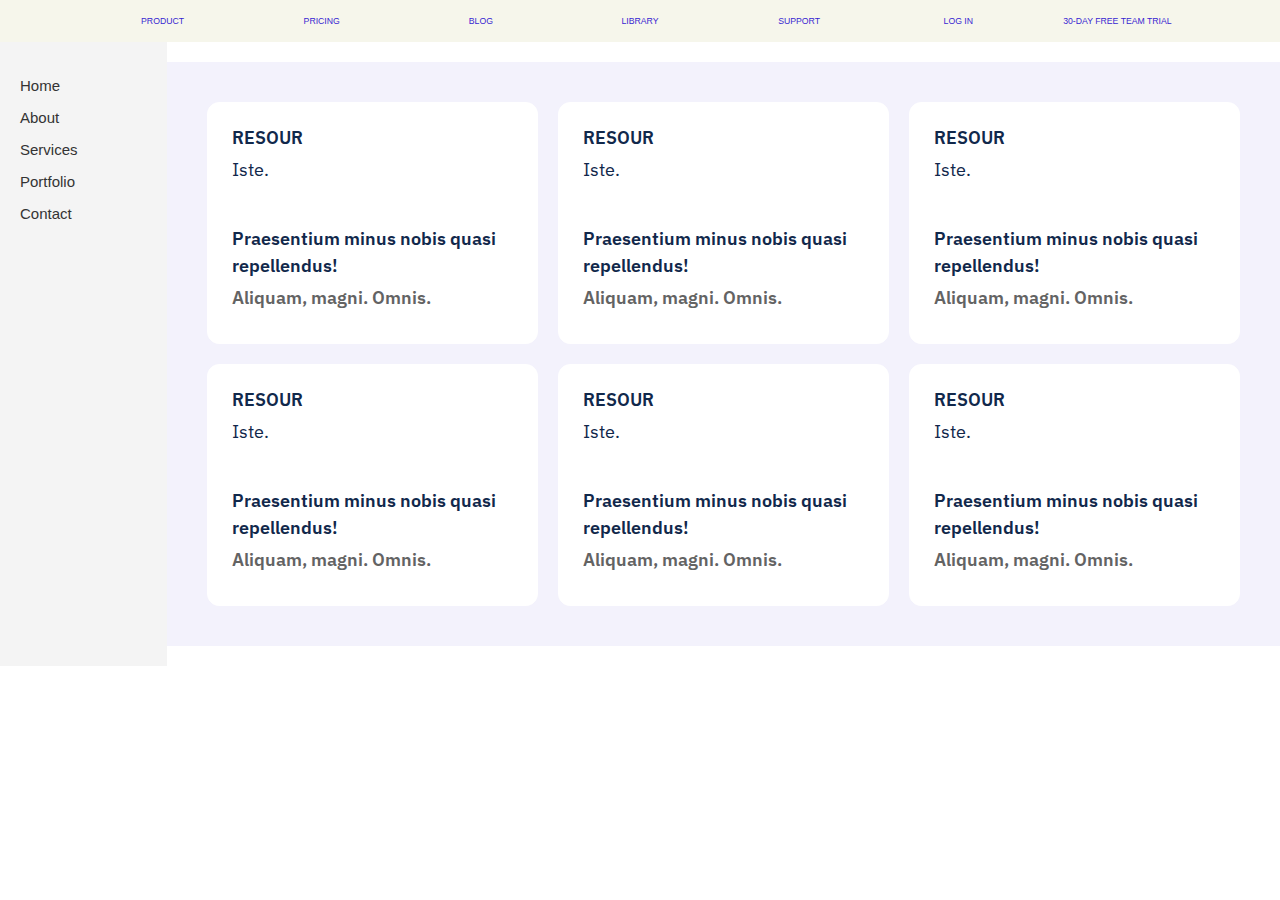
==== src/w10/index.html @ 5c65be33 "jii" ====
<!DOCTYPE html>
<html lang="en">
  <head>
    <meta charset="UTF-8" />
    <meta name="viewport" content="width=device-width, initial-scale=1.0" />
    <title>나의 포트폴리오</title>
    <link rel="stylesheet" href="styles.css" />
    <link rel="stylesheet" href="card.css" />
  </head>
  <body>
    <nav class="navbar">
      <div class="container">
        <div class="section">
          <div class="container flex-container">
            <div class="flex-child-opt-2">PRODUCT</div>
            <div class="flex-child-opt-2">PRICING</div>
            <div class="flex-child-opt-2">BLOG</div>
            <div class="flex-child-opt-2">LIBRARY</div>
            <div class="flex-child-opt-2">SUPPORT</div>
            <div class="flex-child-opt-2">LOG IN</div>
            <div class="flex-child-opt-2">30-DAY FREE TEAM TRIAL</div>
          </div>
        </div>
      </div>
    </nav>
    <div class="main-container">
        <div class="sidebar">
          <ul>
            <li><a href="#">Home</a></li>
            <li><a href="#">About</a></li>
            <li><a href="#">Services</a></li>
            <li><a href="#">Portfolio</a></li>
            <li><a href="#">Contact</a></li>
          </ul>
        </div>
    <div class="content">
        <div class="card-container">
            <div class="card">
                <div class="card__top">
                <p class="card__author">RESOUR</p>
                <p class="card__author-role">Iste.</p>
            </div>
            <div class="card__bottom">
                <p class="card__title">Praesentium minus nobis quasi repellendus!</p>
                <p class="card__subtitle">Aliquam, magni. Omnis.</p>
        </div>
      </div>
      <div class="card">
        <div class="card__top">
          <p class="card__author">RESOUR</p>
          <p class="card__author-role">Iste.</p>
        </div>
        <div class="card__bottom">
          <p class="card__title">Praesentium minus nobis quasi repellendus!</p>
          <p class="card__subtitle">Aliquam, magni. Omnis.</p>
        </div>
      </div>
      <div class="card">
        <div class="card__top">
          <p class="card__author">RESOUR</p>
          <p class="card__author-role">Iste.</p>
        </div>
        <div class="card__bottom">
          <p class="card__title">Praesentium minus nobis quasi repellendus!</p>
          <p class="card__subtitle">Aliquam, magni. Omnis.</p>
        </div>
      </div>
      <div class="card">
        <div class="card__top">
          <p class="card__author">RESOUR</p>
          <p class="card__author-role">Iste.</p>
        </div>
        <div class="card__bottom">
          <p class="card__title">Praesentium minus nobis quasi repellendus!</p>
          <p class="card__subtitle">Aliquam, magni. Omnis.</p>
        </div>
      </div>
      <div class="card">
        <div class="card__top">
          <p class="card__author">RESOUR</p>
          <p class="card__author-role">Iste.</p>
        </div>
        <div class="card__bottom">
          <p class="card__title">Praesentium minus nobis quasi repellendus!</p>
          <p class="card__subtitle">Aliquam, magni. Omnis.</p>
        </div>
      </div>
      <div class="card">
        <div class="card__top">
          <p class="card__author">RESOUR</p>
          <p class="card__author-role">Iste.</p>
        </div>
        <div class="card__bottom">
          <p class="card__title">Praesentium minus nobis quasi repellendus!</p>
          <p class="card__subtitle">Aliquam, magni. Omnis.</p>
        </div>
      </div>
    </div>
</div>
  </body>
</html>
---- src/w10/styles.css ----
* {
  box-sizing: border-box;
}

.container > div {
  padding: 3px;
}
:root {
  --card-m-y: 1rem;
  --card-m-x: 1.5rem;
}
body > nav {
  font-family: Arial, sans-serif;
  font-size: 0.5437rem;
  margin: 0;
  padding: 0;
  background-color: #ffffff;
  color: #11284b;
}
body {
  font-family: Arial, sans-serif;
  font-size: 0.9375rem;
  margin: 0;
  padding: 0;
  background-color: #ffffff;
  color: #11284b;
}

.navbar {
  background-color: #f6f6eb;
  color: #381fd1;
  padding: 10px 0;
  text-align: center;
}

.container {
  margin-inline: auto;
  padding-inline: 2.5rem;
}

.logo {
  margin: 0;
  color: #381fd1;
}

.content {
  background-color: #f3f2fc;
  padding: 20px;
  margin: 20px 0;
}

.project {
  background-color: #ffffff;
  padding: 10px;
  border: 1px solid #11284b;
}

footer {
  background-color: #11284b;
  color: #f3f2fc;
  text-align: center;
  padding: 0.625rem 0;
}

.flex-container {
  display: flex;
  justify-content: space-between;
}
.main-container {
  display: flex;
}

/* .flex-container > * { */
/* flex-grow: 1; */
/* } */
.flex-child-opt-1 {
  flex-grow: 1;
}

.flex-child-opt-2 {
  flex-basis: 0;
  flex-grow: 1;
}
/* 카드 그리드 컨테이너 */
.card-container {
  display: grid;
  gap: 20px;
  grid-template-columns: repeat(auto-fill, minmax(200px, 1fr));
  margin: 20px;
}
.sidebar {
  width: 200px;
  background-color: #f4f4f4;
  padding: 20px;
}
.sidebar ul {
  list-style-type: none;
  padding: 0;
}
.sidebar ul li {
  margin: 15px 0;
}

.sidebar ul li a {
  text-decoration: none;
  color: #333;
}
.content {
  flex-grow: 1;
  padding: 20px;
}

.card__top,
.card__bottom {
  padding: 15px;
}

.card__middle {
  width: 100%;
}

.card__author,
.card__author-role,
.card__title,
.card__subtitle,
.card__desc {
  margin: 5px 0;
}

/* 반응형 레이아웃 */
@media (min-width: 768px) {
  .card-container {
    grid-template-columns: repeat(3, 1fr);
  }
}

@media (max-width: 767px) {
  .card-container {
    grid-template-columns: repeat(2, 1fr);
  }
}
---- src/w10/card.css ----
@import url("https://fonts.googleapis.com/css2?family=IBM+Plex+Sans:ital,wght@0,100;0,200;0,300;0,400;0,500;0,600;0,700;1,100;1,200;1,300;1,400;1,500;1,600;1,700&display=swap");
:root {
  --card-m-y: 1rem;
  --card-m-x: 1.5rem;
}

.card {
  font-family: "IBM Plex Sans", sans-serif;
  font-size: 1.125rem;
  font-weight: 400;
  line-height: 150%;
  background-color: #fff;
  border: 1px solid #fff;
  border-radius: 0.75rem;
}
.section--opt-pos-rel .card {
  position: relative;
}
.section--opt-pos-rel .card:nth-child(1) {
  left: 1rem;
}
.section--opt-pos-rel .card:nth-child(2) {
  left: 2rem;
  top: -10rem;
}
.section--opt-pos-rel .card:nth-child(3) {
  left: 3rem;
  top: -20rem;
}
.section--opt-pos-rel .card:nth-child(4) {
  left: 4rem;
  top: -30rem;
}
.section--opt-pos-rel .card:nth-child(5) {
  left: 5rem;
  top: -40rem;
}
.section--opt-margin-negative .card {
  margin-top: -10rem;
  position: relative;
}
.section--opt-margin-negative .card:first-child {
  margin-top: 0;
}
.section--opt-margin-negative .card:nth-child(1) {
  z-index: 1;
}
.section--opt-margin-negative .card:nth-child(2) {
  z-index: 2;
}
.section--opt-margin-negative .card:nth-child(3) {
  z-index: 3;
}
.section--opt-margin-negative .card:nth-child(4) {
  z-index: 4;
}
.section--opt-margin-negative .card:nth-child(5) {
  z-index: 5;
}
.section--opt-margin-negative .card:nth-child(6) {
  z-index: 6;
}
.section--opt-margin-negative .card:nth-child(7) {
  z-index: 7;
}
.section--opt-margin-negative .card:nth-child(8) {
  z-index: 8;
}
.section--opt-margin-negative .card:nth-child(9) {
  z-index: 9;
}
.section--opt-margin-negative .card:nth-child(10) {
  z-index: 10;
}
.section--opt-margin-negative .card:nth-child(11) {
  z-index: 11;
}
.section--opt-margin-negative .card:nth-child(12) {
  z-index: 12;
}
.section--opt-margin-negative .card:nth-child(13) {
  z-index: 13;
}
.section--opt-margin-negative .card:nth-child(14) {
  z-index: 14;
}
.section--opt-margin-negative .card:nth-child(15) {
  z-index: 15;
}
.section--opt-margin-negative .card:nth-child(16) {
  z-index: 16;
}
.section--opt-margin-negative .card:nth-child(17) {
  z-index: 17;
}
.section--opt-margin-negative .card:nth-child(18) {
  z-index: 18;
}
.section--opt-margin-negative .card:nth-child(19) {
  z-index: 19;
}
.section--opt-margin-negative .card:nth-child(20) {
  z-index: 20;
}
.section--opt-margin-negative .card:nth-child(21) {
  z-index: 21;
}
.section--opt-margin-negative .card:nth-child(22) {
  z-index: 22;
}
.section--opt-margin-negative .card:nth-child(23) {
  z-index: 23;
}
.section--opt-margin-negative .card:nth-child(24) {
  z-index: 24;
}
.section--opt-margin-negative .card:nth-child(25) {
  z-index: 25;
}
.section--opt-margin-negative .card:nth-child(26) {
  z-index: 26;
}
.section--opt-margin-negative .card:nth-child(27) {
  z-index: 27;
}
.section--opt-margin-negative .card:nth-child(28) {
  z-index: 28;
}
.section--opt-margin-negative .card:nth-child(29) {
  z-index: 29;
}
.section--opt-margin-negative .card:nth-child(30) {
  z-index: 30;
}
.section--opt-margin-negative .card:nth-child(31) {
  z-index: 31;
}
.section--opt-margin-negative .card:nth-child(32) {
  z-index: 32;
}
.section--opt-margin-negative .card:nth-child(33) {
  z-index: 33;
}
.section--opt-margin-negative .card:nth-child(34) {
  z-index: 34;
}
.section--opt-margin-negative .card:nth-child(35) {
  z-index: 35;
}
.section--opt-margin-negative .card:nth-child(36) {
  z-index: 36;
}
.section--opt-margin-negative .card:nth-child(37) {
  z-index: 37;
}
.section--opt-margin-negative .card:nth-child(38) {
  z-index: 38;
}
.section--opt-margin-negative .card:nth-child(39) {
  z-index: 39;
}
.section--opt-margin-negative .card:nth-child(40) {
  z-index: 40;
}
.section--opt-margin-negative .card:nth-child(41) {
  z-index: 41;
}
.section--opt-margin-negative .card:nth-child(42) {
  z-index: 42;
}
.section--opt-margin-negative .card:nth-child(43) {
  z-index: 43;
}
.section--opt-margin-negative .card:nth-child(44) {
  z-index: 44;
}
.section--opt-margin-negative .card:nth-child(45) {
  z-index: 45;
}
.section--opt-margin-negative .card:nth-child(46) {
  z-index: 46;
}
.section--opt-margin-negative .card:nth-child(47) {
  z-index: 47;
}
.section--opt-margin-negative .card:nth-child(48) {
  z-index: 48;
}
.section--opt-margin-negative .card:nth-child(49) {
  z-index: 49;
}
.section--opt-margin-negative .card:nth-child(50) {
  z-index: 50;
}
.section--opt-margin-negative .card:nth-child(51) {
  z-index: 51;
}
.section--opt-margin-negative .card:nth-child(52) {
  z-index: 52;
}
.section--opt-margin-negative .card:nth-child(53) {
  z-index: 53;
}
.section--opt-margin-negative .card:nth-child(54) {
  z-index: 54;
}
.section--opt-margin-negative .card:nth-child(55) {
  z-index: 55;
}
.section--opt-margin-negative .card:nth-child(56) {
  z-index: 56;
}
.section--opt-margin-negative .card:nth-child(57) {
  z-index: 57;
}
.section--opt-margin-negative .card:nth-child(58) {
  z-index: 58;
}
.section--opt-margin-negative .card:nth-child(59) {
  z-index: 59;
}
.section--opt-margin-negative .card:nth-child(60) {
  z-index: 60;
}
.section--opt-margin-negative .card:nth-child(61) {
  z-index: 61;
}
.section--opt-margin-negative .card:nth-child(62) {
  z-index: 62;
}
.section--opt-margin-negative .card:nth-child(63) {
  z-index: 63;
}
.section--opt-margin-negative .card:nth-child(64) {
  z-index: 64;
}
.section--opt-margin-negative .card:nth-child(65) {
  z-index: 65;
}
.section--opt-margin-negative .card:nth-child(66) {
  z-index: 66;
}
.section--opt-margin-negative .card:nth-child(67) {
  z-index: 67;
}
.section--opt-margin-negative .card:nth-child(68) {
  z-index: 68;
}
.section--opt-margin-negative .card:nth-child(69) {
  z-index: 69;
}
.section--opt-margin-negative .card:nth-child(70) {
  z-index: 70;
}
.section--opt-margin-negative .card:nth-child(71) {
  z-index: 71;
}
.section--opt-margin-negative .card:nth-child(72) {
  z-index: 72;
}
.section--opt-margin-negative .card:nth-child(73) {
  z-index: 73;
}
.section--opt-margin-negative .card:nth-child(74) {
  z-index: 74;
}
.section--opt-margin-negative .card:nth-child(75) {
  z-index: 75;
}
.section--opt-margin-negative .card:nth-child(76) {
  z-index: 76;
}
.section--opt-margin-negative .card:nth-child(77) {
  z-index: 77;
}
.section--opt-margin-negative .card:nth-child(78) {
  z-index: 78;
}
.section--opt-margin-negative .card:nth-child(79) {
  z-index: 79;
}
.section--opt-margin-negative .card:nth-child(80) {
  z-index: 80;
}
.section--opt-margin-negative .card:nth-child(81) {
  z-index: 81;
}
.section--opt-margin-negative .card:nth-child(82) {
  z-index: 82;
}
.section--opt-margin-negative .card:nth-child(83) {
  z-index: 83;
}
.section--opt-margin-negative .card:nth-child(84) {
  z-index: 84;
}
.section--opt-margin-negative .card:nth-child(85) {
  z-index: 85;
}
.section--opt-margin-negative .card:nth-child(86) {
  z-index: 86;
}
.section--opt-margin-negative .card:nth-child(87) {
  z-index: 87;
}
.section--opt-margin-negative .card:nth-child(88) {
  z-index: 88;
}
.section--opt-margin-negative .card:nth-child(89) {
  z-index: 89;
}
.section--opt-margin-negative .card:nth-child(90) {
  z-index: 90;
}
.section--opt-margin-negative .card:nth-child(91) {
  z-index: 91;
}
.section--opt-margin-negative .card:nth-child(92) {
  z-index: 92;
}
.section--opt-margin-negative .card:nth-child(93) {
  z-index: 93;
}
.section--opt-margin-negative .card:nth-child(94) {
  z-index: 94;
}
.section--opt-margin-negative .card:nth-child(95) {
  z-index: 95;
}
.section--opt-margin-negative .card:nth-child(96) {
  z-index: 96;
}
.section--opt-margin-negative .card:nth-child(97) {
  z-index: 97;
}
.section--opt-margin-negative .card:nth-child(98) {
  z-index: 98;
}
.section--opt-margin-negative .card:nth-child(99) {
  z-index: 99;
}
.section--opt-margin-negative .card:nth-child(100) {
  z-index: 100;
}
.card:nth-child(1) {
  margin-top: 0;
}
.card__top {
  padding-block: var(--card-m-y);
  padding-inline: var(--card-m-x);
}
.card__middle {
  width: 100%;
  aspect-ratio: 1/1;
  object-fit: cover;
}
.card__bottom {
  padding-block: var(--card-m-y);
  padding-inline: var(--card-m-x);
}
.card__author {
  font-weight: 600;
}
.card__title {
  font-weight: 600;
}
.card__subtitle {
  margin-bottom: 1rem;
  font-weight: 600;
  color: oklch(0.5 0 0);
}
.card__desc {
  display: -webkit-box;
  overflow: hidden;
  -webkit-line-clamp: 3;
  -webkit-box-orient: vertical;
}
.card--type-new::after {
  position: absolute;
  top: -12px;
  right: -12px;
  content: "N";
  height: 1lh;
  aspect-ratio: 1/1;
  font-size: 0.875rem;
  color: #fff;
  display: block;
  font-weight: 600;
  text-align: center;
  background-color: #ff0000;
  border-radius: 624.9375rem;
}
.card--pos-rel {
  position: relative;
}
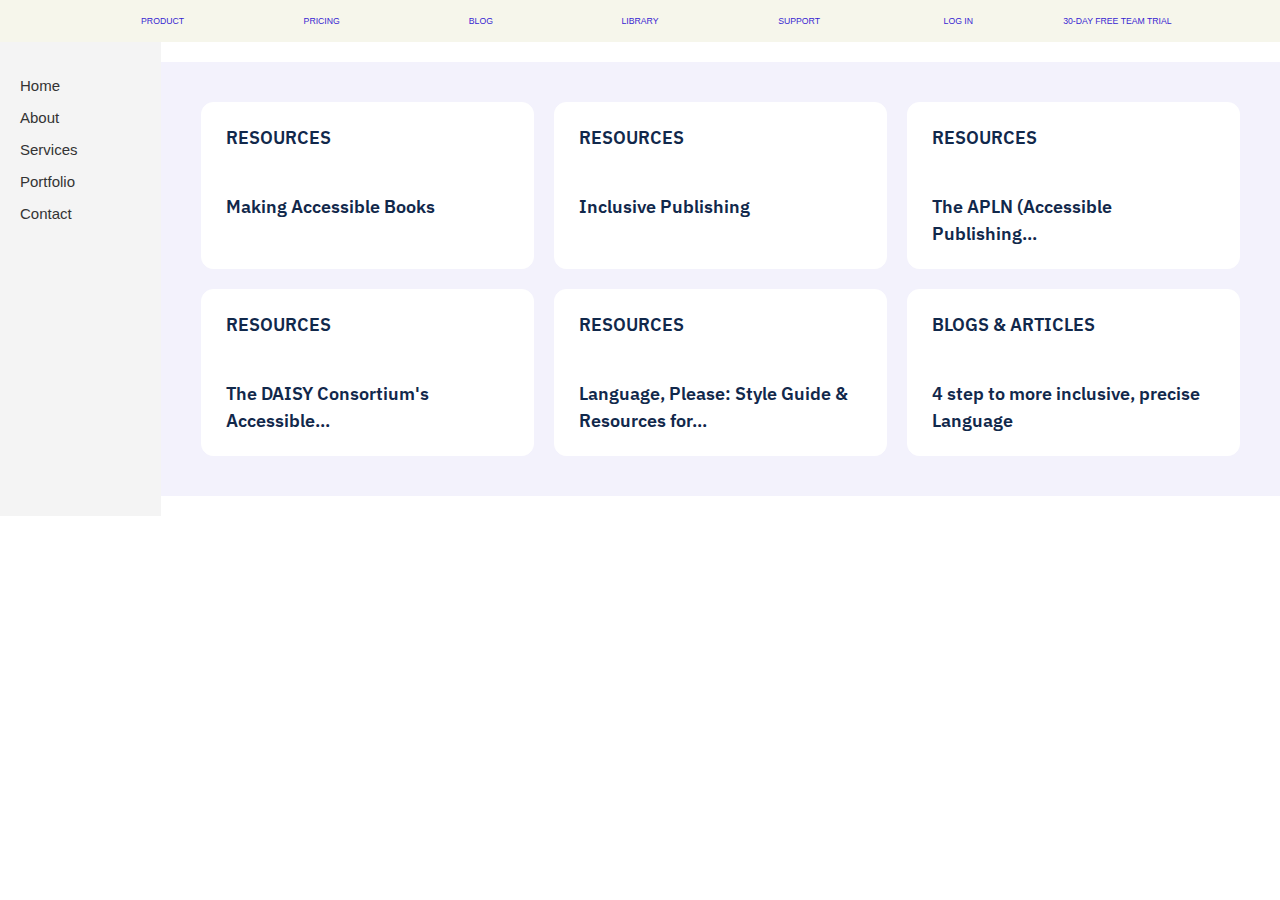
==== commit e83e49ae: "SD" ====
--- a/src/w10/index.html
+++ b/src/w10/index.html
@@ -37,62 +37,65 @@
         <div class="card-container">
             <div class="card">
                 <div class="card__top">
-                <p class="card__author">RESOUR</p>
-                <p class="card__author-role">Iste.</p>
+                <p class="card__author">RESOURCES</p>
             </div>
             <div class="card__bottom">
-                <p class="card__title">Praesentium minus nobis quasi repellendus!</p>
-                <p class="card__subtitle">Aliquam, magni. Omnis.</p>
+                <p class="card__title">Making
+                    Accessible Books
+                </p>
         </div>
       </div>
       <div class="card">
         <div class="card__top">
-          <p class="card__author">RESOUR</p>
-          <p class="card__author-role">Iste.</p>
+          <p class="card__author">RESOURCES</p>
         </div>
         <div class="card__bottom">
-          <p class="card__title">Praesentium minus nobis quasi repellendus!</p>
-          <p class="card__subtitle">Aliquam, magni. Omnis.</p>
+          <p class="card__title">Inclusive
+            Publishing
+          </p>
         </div>
       </div>
       <div class="card">
         <div class="card__top">
-          <p class="card__author">RESOUR</p>
-          <p class="card__author-role">Iste.</p>
+          <p class="card__author">RESOURCES</p>
         </div>
         <div class="card__bottom">
-          <p class="card__title">Praesentium minus nobis quasi repellendus!</p>
-          <p class="card__subtitle">Aliquam, magni. Omnis.</p>
+          <p class="card__title">The APLN
+            (Accessible
+            Publishing...
+          </p>
         </div>
       </div>
       <div class="card">
         <div class="card__top">
-          <p class="card__author">RESOUR</p>
-          <p class="card__author-role">Iste.</p>
+          <p class="card__author">RESOURCES</p>
         </div>
         <div class="card__bottom">
-          <p class="card__title">Praesentium minus nobis quasi repellendus!</p>
-          <p class="card__subtitle">Aliquam, magni. Omnis.</p>
+          <p class="card__title">The DAISY
+            Consortium's
+            Accessible...
+          </p>
         </div>
       </div>
       <div class="card">
         <div class="card__top">
-          <p class="card__author">RESOUR</p>
-          <p class="card__author-role">Iste.</p>
+          <p class="card__author">RESOURCES</p>
         </div>
         <div class="card__bottom">
-          <p class="card__title">Praesentium minus nobis quasi repellendus!</p>
-          <p class="card__subtitle">Aliquam, magni. Omnis.</p>
+          <p class="card__title">Language, Please:
+            Style Guide &
+            Resources for...
+          </p>
         </div>
       </div>
       <div class="card">
         <div class="card__top">
-          <p class="card__author">RESOUR</p>
-          <p class="card__author-role">Iste.</p>
+          <p class="card__author">BLOGS & ARTICLES</p>
         </div>
         <div class="card__bottom">
-          <p class="card__title">Praesentium minus nobis quasi repellendus!</p>
-          <p class="card__subtitle">Aliquam, magni. Omnis.</p>
+          <p class="card__title">4 step to more
+            inclusive, precise
+        Language</p>
         </div>
       </div>
     </div>
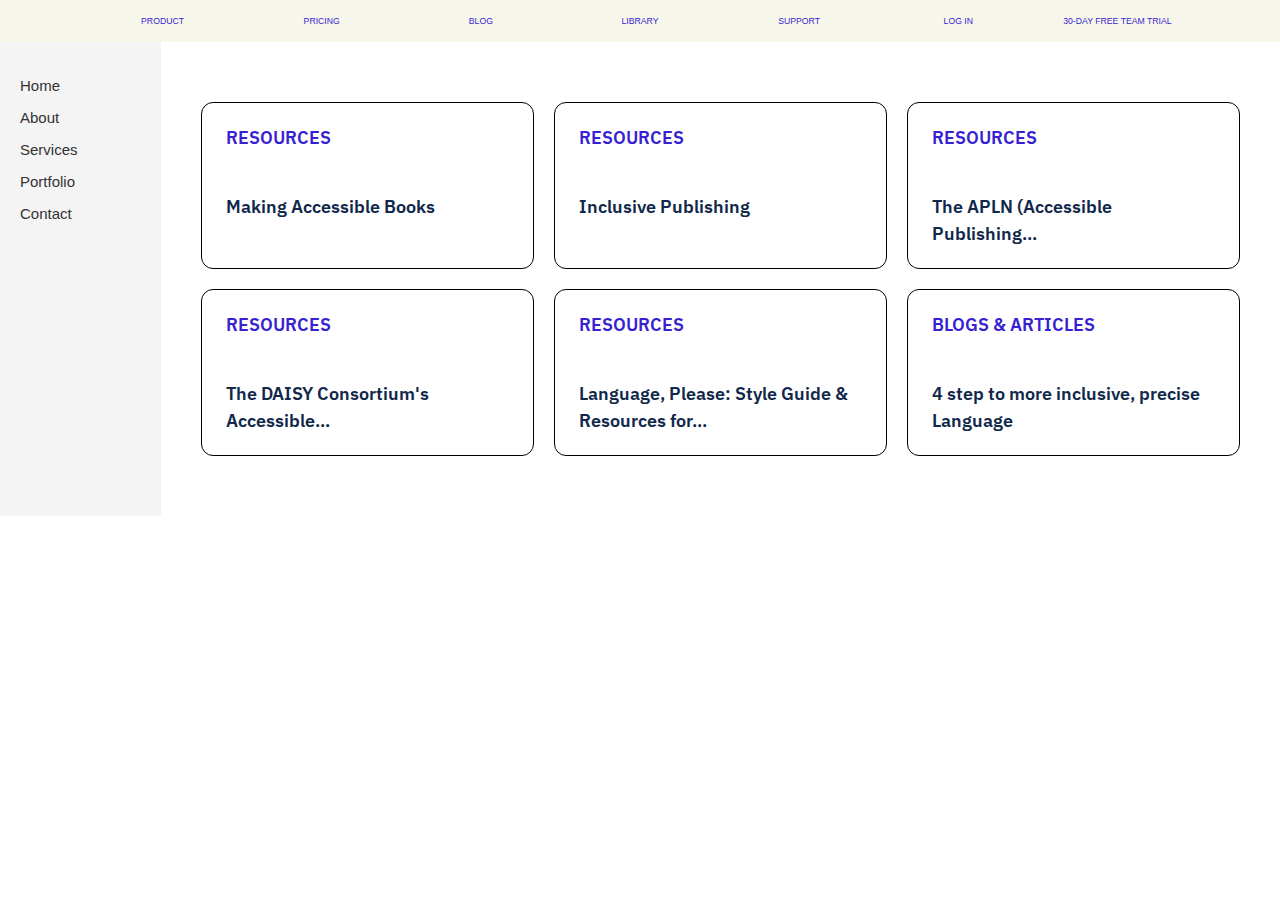
==== commit 3c4f3bf8: "wfwdf" ====
--- a/src/w10/index.html
+++ b/src/w10/index.html
@@ -3,7 +3,7 @@
   <head>
     <meta charset="UTF-8" />
     <meta name="viewport" content="width=device-width, initial-scale=1.0" />
-    <title>나의 포트폴리오</title>
+    <title>202320264 박소현 10주차 과제</title>
     <link rel="stylesheet" href="styles.css" />
     <link rel="stylesheet" href="card.css" />
   </head>
--- a/src/w10/styles.css
+++ b/src/w10/styles.css
@@ -44,7 +44,7 @@
 }
 
 .content {
-  background-color: #f3f2fc;
+  background-color: hsl(0, 0%, 100%);
   padding: 20px;
   margin: 20px 0;
 }
@@ -69,10 +69,6 @@
 .main-container {
   display: flex;
 }
-
-/* .flex-container > * { */
-/* flex-grow: 1; */
-/* } */
 .flex-child-opt-1 {
   flex-grow: 1;
 }
--- a/src/w10/card.css
+++ b/src/w10/card.css
@@ -10,7 +10,7 @@
   font-weight: 400;
   line-height: 150%;
   background-color: #fff;
-  border: 1px solid #fff;
+  border: 1px solid #000000;
   border-radius: 0.75rem;
 }
 .section--opt-pos-rel .card {
@@ -359,16 +359,13 @@
   padding-inline: var(--card-m-x);
 }
 .card__author {
+  color: #381fd1;
   font-weight: 600;
 }
 .card__title {
   font-weight: 600;
 }
-.card__subtitle {
-  margin-bottom: 1rem;
-  font-weight: 600;
-  color: oklch(0.5 0 0);
-}
+
 .card__desc {
   display: -webkit-box;
   overflow: hidden;
@@ -387,8 +384,6 @@
   display: block;
   font-weight: 600;
   text-align: center;
-  background-color: #ff0000;
-  border-radius: 624.9375rem;
 }
 .card--pos-rel {
   position: relative;
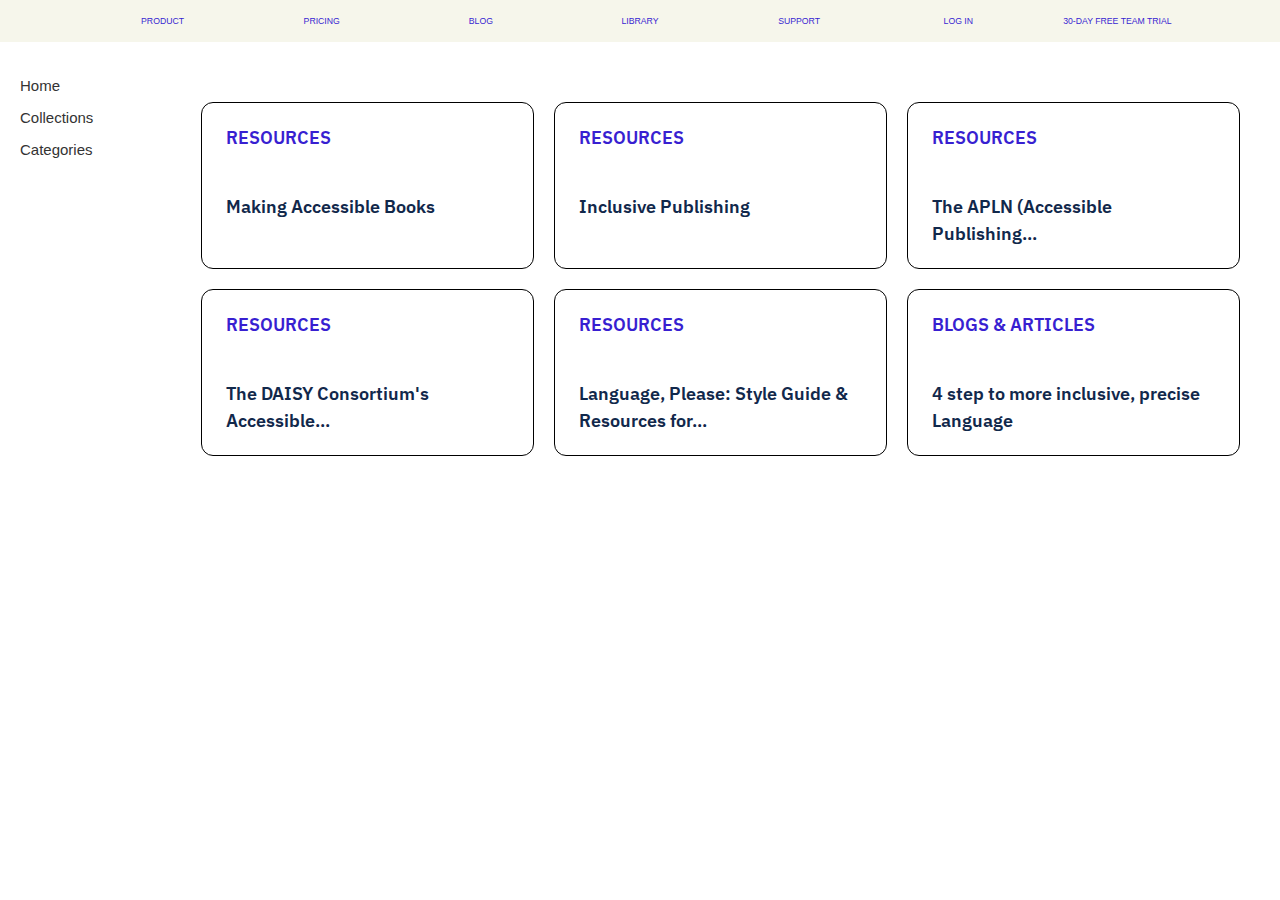
==== commit e382b946: "wdqwdd" ====
--- a/src/w10/index.html
+++ b/src/w10/index.html
@@ -27,10 +27,8 @@
         <div class="sidebar">
           <ul>
             <li><a href="#">Home</a></li>
-            <li><a href="#">About</a></li>
-            <li><a href="#">Services</a></li>
-            <li><a href="#">Portfolio</a></li>
-            <li><a href="#">Contact</a></li>
+            <li><a href="#">Collections</a></li>
+            <li><a href="#">Categories</a></li>
           </ul>
         </div>
     <div class="content">
--- a/src/w10/styles.css
+++ b/src/w10/styles.css
@@ -86,7 +86,7 @@
 }
 .sidebar {
   width: 200px;
-  background-color: #f4f4f4;
+  background-color: #ffffff;
   padding: 20px;
 }
 .sidebar ul {
@@ -99,6 +99,7 @@
 
 .sidebar ul li a {
   text-decoration: none;
+  gap: 20px;
   color: #333;
 }
 .content {
